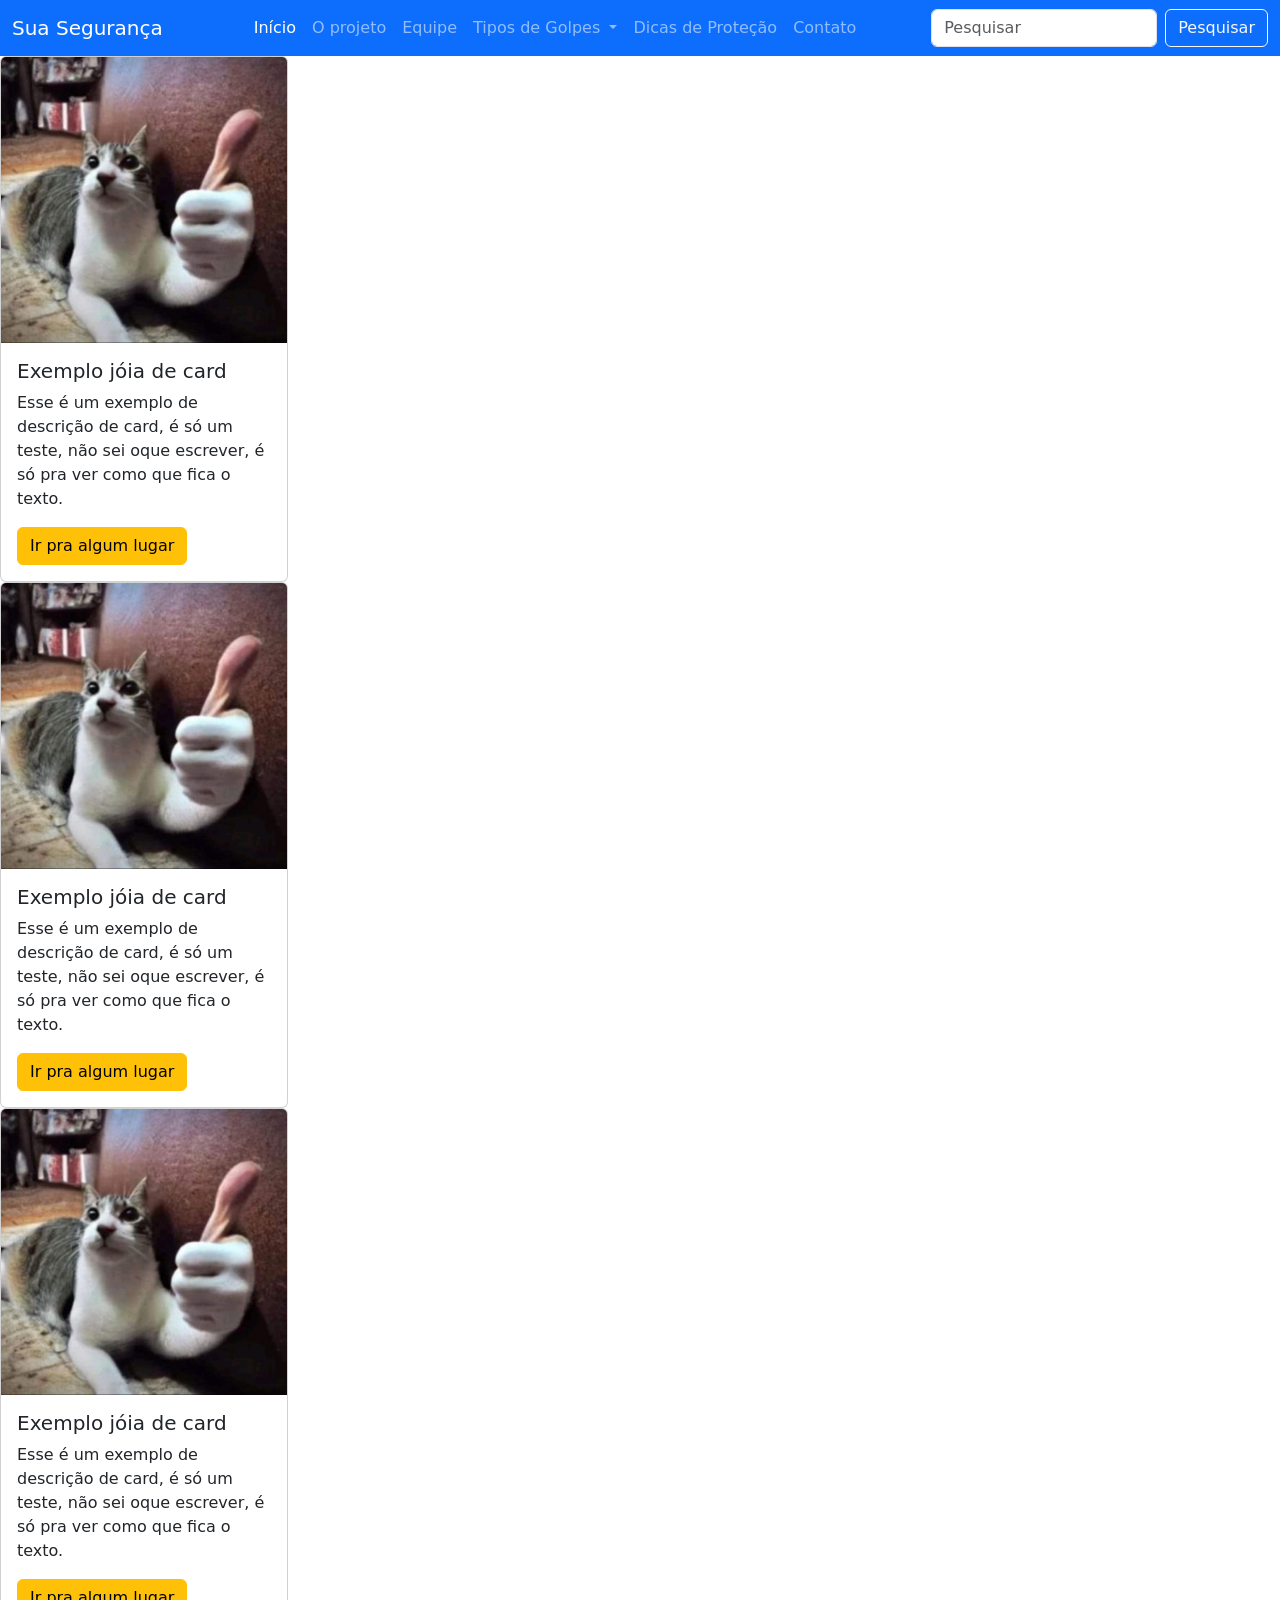
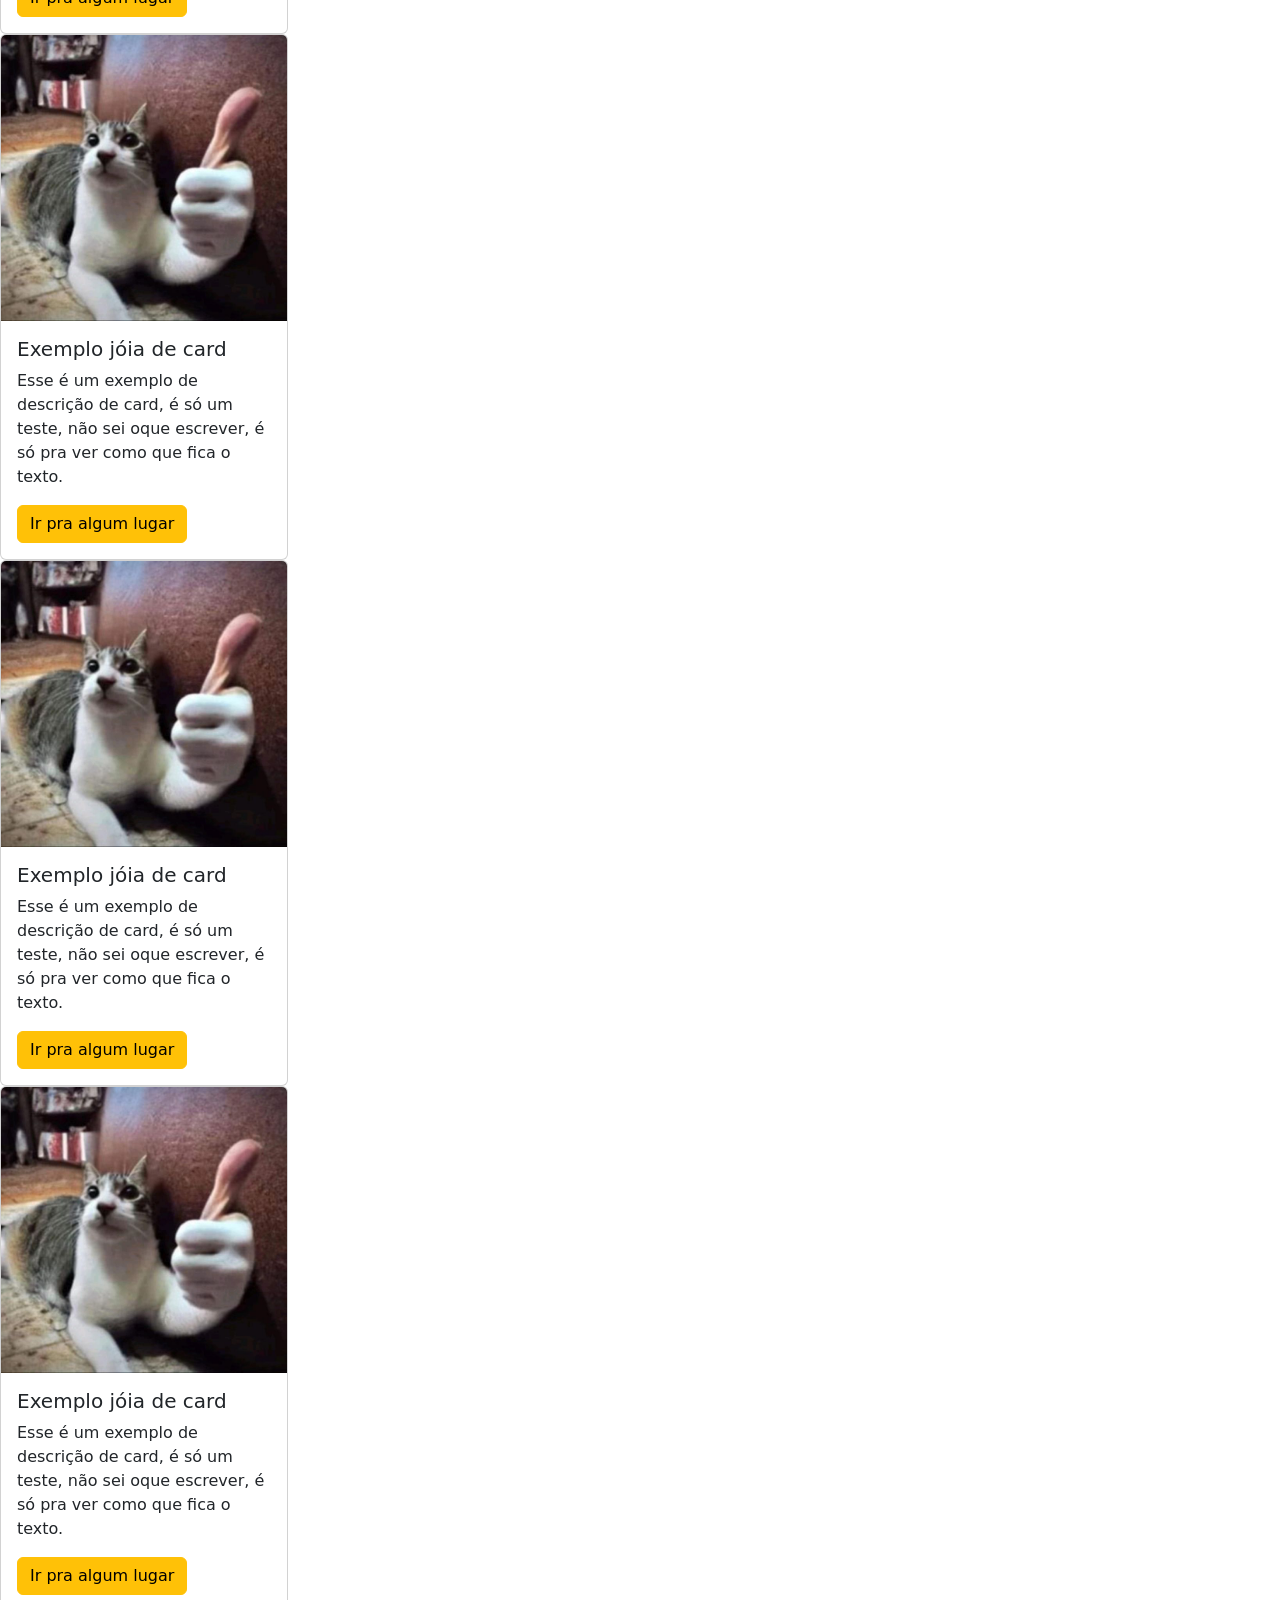
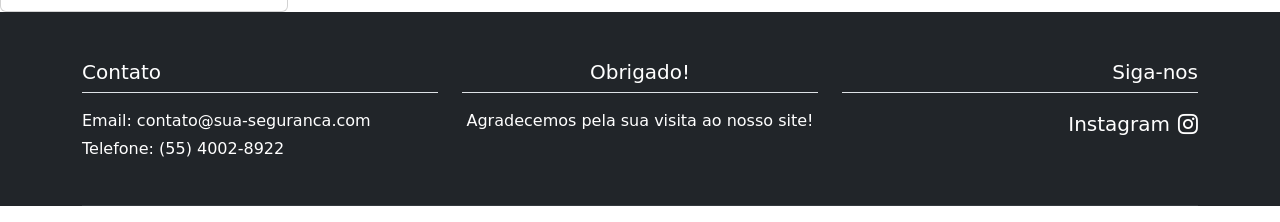
==== index.html @ c0a88a1e "Adição de Cards" ====
<!DOCTYPE html>
<html lang="pt-br">
<head>

    <link href="https://cdn.jsdelivr.net/npm/bootstrap@5.3.8/dist/css/bootstrap.min.css" rel="stylesheet" integrity="sha384-sRIl4kxILFvY47J16cr9ZwB07vP4J8+LH7qKQnuqkuIAvNWLzeN8tE5YBujZqJLB" crossorigin="anonymous">
    <link href="style.css" rel="stylesheet">

    <meta charset="UTF-8">
    <meta name="viewport" content="width=device-width, initial-scale=1.0">
    <title>Sua Segurança</title>

</head>
<body>

    <nav class="navbar navbar-expand-lg navbar-dark bg-primary">
  <div class="container-fluid">
    <a class="navbar-brand" href="#">Sua Segurança</a>
    <button class="navbar-toggler" type="button" data-bs-toggle="collapse" data-bs-target="#navbarSupportedContent" aria-controls="navbarSupportedContent" aria-expanded="false" aria-label="Toggle navigation">
      <span class="navbar-toggler-icon"></span>
    </button>
    <div class="collapse navbar-collapse" id="navbarSupportedContent">
      <ul class="navbar-nav mx-auto mb-2 mb-lg-0">
        <li class="nav-item">
          <a class="nav-link active" aria-current="page" href="#">Início</a>
        </li>
        <li class="nav-item">
          <a class="nav-link" href="#">O projeto</a>
        </li>

        <li class="nav-item">
          <a class="nav-link" href="#">Equipe</a>
        </li>

        <li class="nav-item dropdown">
          <a class="nav-link dropdown-toggle" href="#" role="button" data-bs-toggle="dropdown" aria-expanded="false">
            Tipos de Golpes
          </a>
          <ul class="dropdown-menu">
            <li><a class="dropdown-item" href="#">Phishing</a></li>
            <li><a class="dropdown-item" href="#">Another action</a></li>
            <li><a class="dropdown-item" href="#">Another action</a></li>
            <li><hr class="dropdown-divider"></li>
            <li><a class="dropdown-item" href="#">Something else here</a></li>
          </ul>
        </li>

        <li class="nav-item">
          <a class="nav-link" href="#">Dicas de Proteção</a>
        </li>

        <li class="nav-item">
          <a class="nav-link" href="#">Contato</a>
        </li>

      </ul>
      <form class="d-flex" role="search">
        <input class="form-control me-2" type="search" placeholder="Pesquisar" aria-label="Search"/>
        <button class="btn btn-outline-light" type="submit">Pesquisar</button>
      </form>
    </div>
  </div>
</nav>


<div class="card" style="width: 18rem;">
  <img src="img/gatoJoia.jpg" class="card-img-top" alt="">
  <div class="card-body">
    <h5 class="card-title">Exemplo jóia de card</h5>
    <p class="card-text">Esse é um exemplo de descrição de card, é só um teste, não sei oque escrever, é só pra ver como que fica o texto.</p>
    <a href="#" class="btn btn-warning">Ir pra algum lugar</a>
  </div>
</div>

<div class="card" style="width: 18rem;">
  <img src="img/gatoJoia.jpg" class="card-img-top" alt="">
  <div class="card-body">
    <h5 class="card-title">Exemplo jóia de card</h5>
    <p class="card-text">Esse é um exemplo de descrição de card, é só um teste, não sei oque escrever, é só pra ver como que fica o texto.</p>
    <a href="#" class="btn btn-warning">Ir pra algum lugar</a>
  </div>
</div>

<div class="card" style="width: 18rem;">
  <img src="img/gatoJoia.jpg" class="card-img-top" alt="">
  <div class="card-body">
    <h5 class="card-title">Exemplo jóia de card</h5>
    <p class="card-text">Esse é um exemplo de descrição de card, é só um teste, não sei oque escrever, é só pra ver como que fica o texto.</p>
    <a href="#" class="btn btn-warning">Ir pra algum lugar</a>
  </div>
</div>

<div class="card" style="width: 18rem;">
  <img src="img/gatoJoia.jpg" class="card-img-top" alt="">
  <div class="card-body">
    <h5 class="card-title">Exemplo jóia de card</h5>
    <p class="card-text">Esse é um exemplo de descrição de card, é só um teste, não sei oque escrever, é só pra ver como que fica o texto.</p>
    <a href="#" class="btn btn-warning">Ir pra algum lugar</a>
  </div>
</div>

<div class="card" style="width: 18rem;">
  <img src="img/gatoJoia.jpg" class="card-img-top" alt="">
  <div class="card-body">
    <h5 class="card-title">Exemplo jóia de card</h5>
    <p class="card-text">Esse é um exemplo de descrição de card, é só um teste, não sei oque escrever, é só pra ver como que fica o texto.</p>
    <a href="#" class="btn btn-warning">Ir pra algum lugar</a>
  </div>
</div>

<div class="card" style="width: 18rem;">
  <img src="img/gatoJoia.jpg" class="card-img-top" alt="">
  <div class="card-body">
    <h5 class="card-title">Exemplo jóia de card</h5>
    <p class="card-text">Esse é um exemplo de descrição de card, é só um teste, não sei oque escrever, é só pra ver como que fica o texto.</p>
    <a href="#" class="btn btn-warning">Ir pra algum lugar</a>
  </div>
</div>

<!-- Rodapé -->
<footer class="bg-dark text-white pt-5 position-relative">
  <div class="container">

    <div class="row">

      <!-- Contato -->
      <div class="col-md-4 mb-4">
        <h5 class="mb-3 border-bottom pb-2">Contato</h5>
        <p class="mb-1">Email: contato@sua-seguranca.com</p>
        <p class="mb-1">Telefone: (55) 4002-8922</p>

      </div>

      <!-- Mensagem -->
      <div class="col-md-4 mb-4 text-center">
        <h5 class="mb-3 border-bottom pb-2">Obrigado!</h5>
        <p class="mb-0">Agradecemos pela sua visita ao nosso site!</p>
      </div>

      <!-- Redes sociais -->
      <div class="col-md-4 mb-4 text-md-end text-center">
        <h5 class="mb-3 border-bottom pb-2">Siga-nos</h5>
        <div class="d-flex justify-content-center justify-content-md-end">
          <a href="https://www.instagram.com/computacaouri" target="_blank" class="text-white fs-5 d-inline-flex align-items-center text-decoration-none" aria-label="Instagram">
            <span class="me-2">Instagram</span>
            <i class="bi bi-instagram"></i>
          </a>
        </div>
      </div>

    </div>

    <hr class="border-secondary">

  </div>
</footer>


<link rel="stylesheet" href="https://cdn.jsdelivr.net/npm/bootstrap-icons@1.11.0/font/bootstrap-icons.css">

<script src="https://cdn.jsdelivr.net/npm/bootstrap@5.3.8/dist/js/bootstrap.bundle.min.js" integrity="sha384-FKyoEForCGlyvwx9Hj09JcYn3nv7wiPVlz7YYwJrWVcXK/BmnVDxM+D2scQbITxI" crossorigin="anonymous"></script>
</body>
</html>
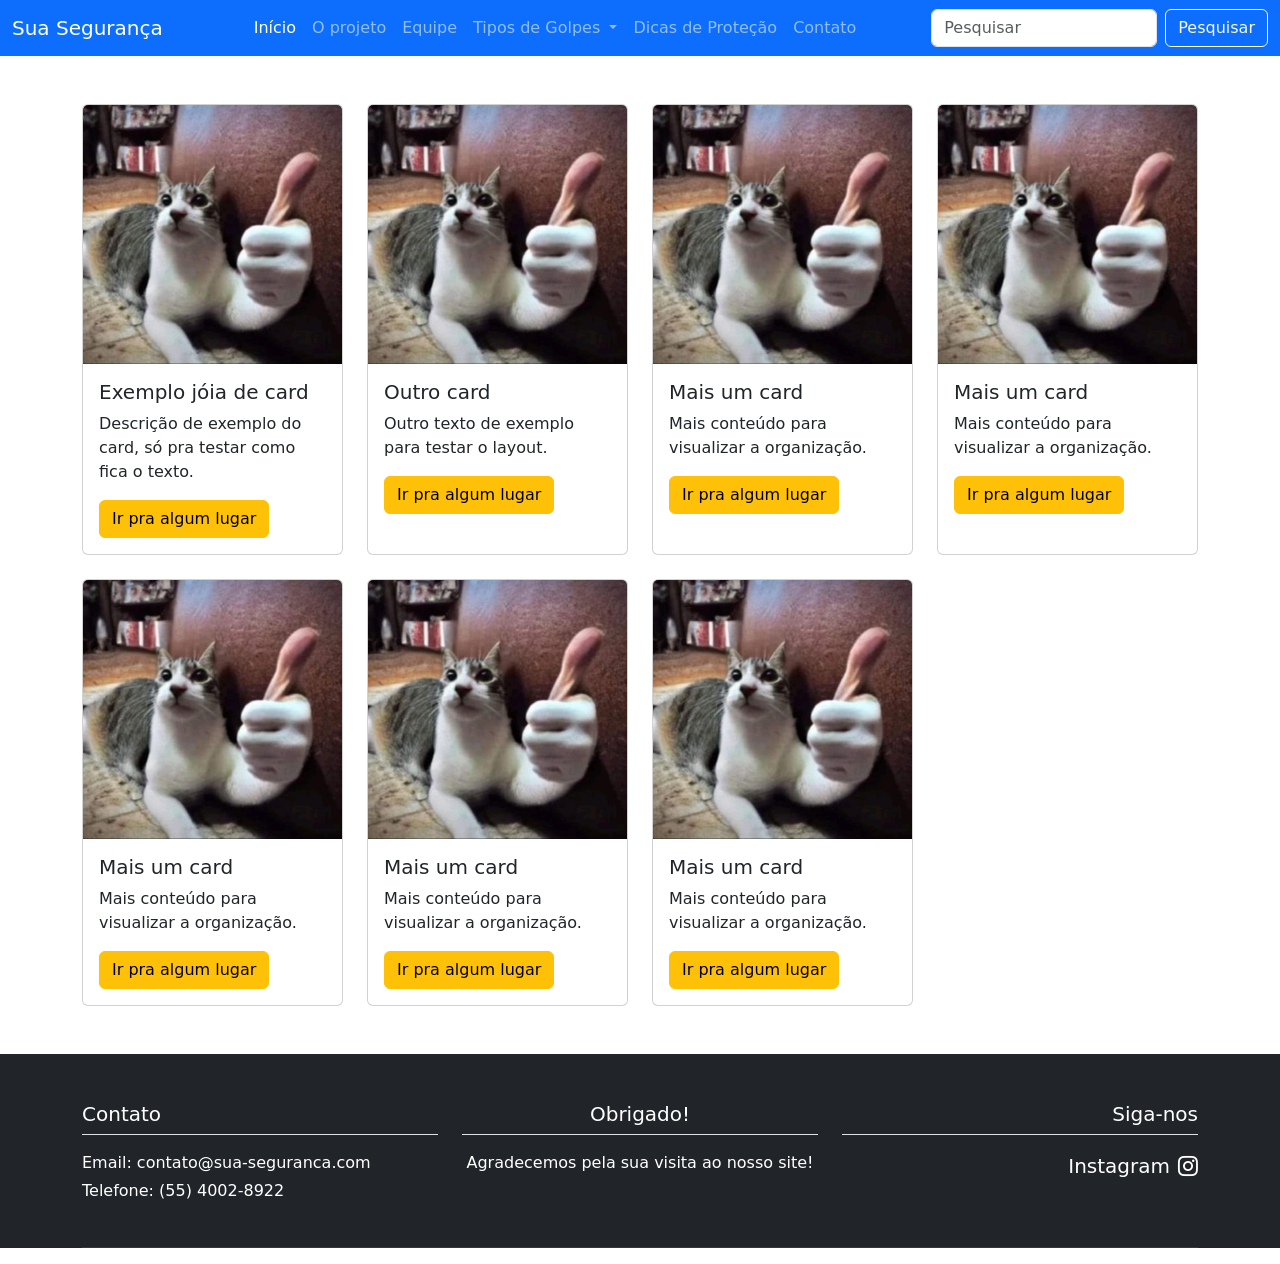
==== commit 97ef3a37: "Corrigindo Posicionamento dos Cards" ====
--- a/index.html
+++ b/index.html
@@ -61,58 +61,88 @@
   </div>
 </nav>
 
+<div class="container my-5">
+  <div class="row row-cols-1 row-cols-md-4 g-4"> <!-- 🔹 aqui tá a mágica -->
+    
+    <div class="col">
+      <div class="card h-100">
+        <img src="img/gatoJoia.jpg" class="card-img-top" alt="">
+        <div class="card-body">
+          <h5 class="card-title">Exemplo jóia de card</h5>
+          <p class="card-text">Descrição de exemplo do card, só pra testar como fica o texto.</p>
+          <a href="#" class="btn btn-warning">Ir pra algum lugar</a>
+        </div>
+      </div>
+    </div>
 
-<div class="card" style="width: 18rem;">
-  <img src="img/gatoJoia.jpg" class="card-img-top" alt="">
-  <div class="card-body">
-    <h5 class="card-title">Exemplo jóia de card</h5>
-    <p class="card-text">Esse é um exemplo de descrição de card, é só um teste, não sei oque escrever, é só pra ver como que fica o texto.</p>
-    <a href="#" class="btn btn-warning">Ir pra algum lugar</a>
-  </div>
-</div>
+    <div class="col">
+      <div class="card h-100">
+        <img src="img/gatoJoia.jpg" class="card-img-top" alt="">
+        <div class="card-body">
+          <h5 class="card-title">Outro card</h5>
+          <p class="card-text">Outro texto de exemplo para testar o layout.</p>
+          <a href="#" class="btn btn-warning">Ir pra algum lugar</a>
+        </div>
+      </div>
+    </div>
 
-<div class="card" style="width: 18rem;">
-  <img src="img/gatoJoia.jpg" class="card-img-top" alt="">
-  <div class="card-body">
-    <h5 class="card-title">Exemplo jóia de card</h5>
-    <p class="card-text">Esse é um exemplo de descrição de card, é só um teste, não sei oque escrever, é só pra ver como que fica o texto.</p>
-    <a href="#" class="btn btn-warning">Ir pra algum lugar</a>
-  </div>
-</div>
+    <div class="col">
+      <div class="card h-100">
+        <img src="img/gatoJoia.jpg" class="card-img-top" alt="">
+        <div class="card-body">
+          <h5 class="card-title">Mais um card</h5>
+          <p class="card-text">Mais conteúdo para visualizar a organização.</p>
+          <a href="#" class="btn btn-warning">Ir pra algum lugar</a>
+        </div>
+      </div>
+    </div>
 
-<div class="card" style="width: 18rem;">
-  <img src="img/gatoJoia.jpg" class="card-img-top" alt="">
-  <div class="card-body">
-    <h5 class="card-title">Exemplo jóia de card</h5>
-    <p class="card-text">Esse é um exemplo de descrição de card, é só um teste, não sei oque escrever, é só pra ver como que fica o texto.</p>
-    <a href="#" class="btn btn-warning">Ir pra algum lugar</a>
-  </div>
-</div>
+    <div class="col">
+      <div class="card h-100">
+        <img src="img/gatoJoia.jpg" class="card-img-top" alt="">
+        <div class="card-body">
+          <h5 class="card-title">Mais um card</h5>
+          <p class="card-text">Mais conteúdo para visualizar a organização.</p>
+          <a href="#" class="btn btn-warning">Ir pra algum lugar</a>
+        </div>
+      </div>
+    </div>
 
-<div class="card" style="width: 18rem;">
-  <img src="img/gatoJoia.jpg" class="card-img-top" alt="">
-  <div class="card-body">
-    <h5 class="card-title">Exemplo jóia de card</h5>
-    <p class="card-text">Esse é um exemplo de descrição de card, é só um teste, não sei oque escrever, é só pra ver como que fica o texto.</p>
-    <a href="#" class="btn btn-warning">Ir pra algum lugar</a>
-  </div>
-</div>
+    <div class="col">
+      <div class="card h-100">
+        <img src="img/gatoJoia.jpg" class="card-img-top" alt="">
+        <div class="card-body">
+          <h5 class="card-title">Mais um card</h5>
+          <p class="card-text">Mais conteúdo para visualizar a organização.</p>
+          <a href="#" class="btn btn-warning">Ir pra algum lugar</a>
+        </div>
+      </div>
+    </div>
 
-<div class="card" style="width: 18rem;">
-  <img src="img/gatoJoia.jpg" class="card-img-top" alt="">
-  <div class="card-body">
-    <h5 class="card-title">Exemplo jóia de card</h5>
-    <p class="card-text">Esse é um exemplo de descrição de card, é só um teste, não sei oque escrever, é só pra ver como que fica o texto.</p>
-    <a href="#" class="btn btn-warning">Ir pra algum lugar</a>
-  </div>
-</div>
+    <div class="col">
+      <div class="card h-100">
+        <img src="img/gatoJoia.jpg" class="card-img-top" alt="">
+        <div class="card-body">
+          <h5 class="card-title">Mais um card</h5>
+          <p class="card-text">Mais conteúdo para visualizar a organização.</p>
+          <a href="#" class="btn btn-warning">Ir pra algum lugar</a>
+        </div>
+      </div>
+    </div>
 
-<div class="card" style="width: 18rem;">
-  <img src="img/gatoJoia.jpg" class="card-img-top" alt="">
-  <div class="card-body">
-    <h5 class="card-title">Exemplo jóia de card</h5>
-    <p class="card-text">Esse é um exemplo de descrição de card, é só um teste, não sei oque escrever, é só pra ver como que fica o texto.</p>
-    <a href="#" class="btn btn-warning">Ir pra algum lugar</a>
+    <div class="col">
+      <div class="card h-100">
+        <img src="img/gatoJoia.jpg" class="card-img-top" alt="">
+        <div class="card-body">
+          <h5 class="card-title">Mais um card</h5>
+          <p class="card-text">Mais conteúdo para visualizar a organização.</p>
+          <a href="#" class="btn btn-warning">Ir pra algum lugar</a>
+        </div>
+      </div>
+    </div>
+
+    
+    
   </div>
 </div>
 
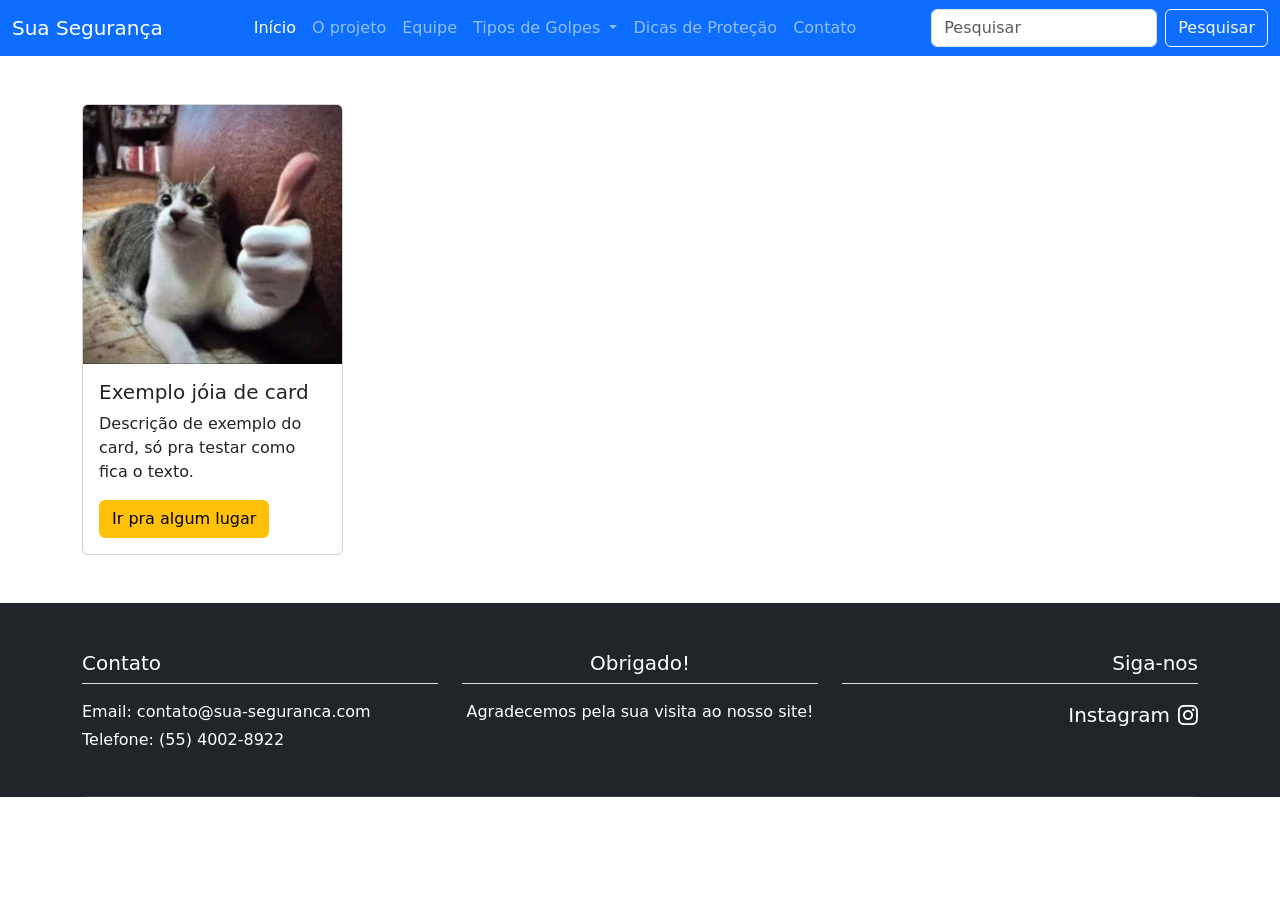
==== commit 61e2765f: ""Corrigindo erros"" ====
--- a/index.html
+++ b/index.html
@@ -3,7 +3,8 @@
 <head>
 
     <link href="https://cdn.jsdelivr.net/npm/bootstrap@5.3.8/dist/css/bootstrap.min.css" rel="stylesheet" integrity="sha384-sRIl4kxILFvY47J16cr9ZwB07vP4J8+LH7qKQnuqkuIAvNWLzeN8tE5YBujZqJLB" crossorigin="anonymous">
-    <link href="style.css" rel="stylesheet">
+    <link href="static/style.css" rel="stylesheet">
+    <link rel="stylesheet" href="https://cdn.jsdelivr.net/npm/bootstrap-icons@1.11.0/font/bootstrap-icons.css">
 
     <meta charset="UTF-8">
     <meta name="viewport" content="width=device-width, initial-scale=1.0">
@@ -12,6 +13,7 @@
 </head>
 <body>
 
+<!----Abertura do Nav---->
     <nav class="navbar navbar-expand-lg navbar-dark bg-primary">
   <div class="container-fluid">
     <a class="navbar-brand" href="#">Sua Segurança</a>
@@ -24,11 +26,11 @@
           <a class="nav-link active" aria-current="page" href="#">Início</a>
         </li>
         <li class="nav-item">
-          <a class="nav-link" href="#">O projeto</a>
+          <a class="nav-link" href="sobreOProjeto.html">O projeto</a>
         </li>
 
         <li class="nav-item">
-          <a class="nav-link" href="#">Equipe</a>
+          <a class="nav-link" href="equipe.html">Equipe</a>
         </li>
 
         <li class="nav-item dropdown">
@@ -36,20 +38,16 @@
             Tipos de Golpes
           </a>
           <ul class="dropdown-menu">
-            <li><a class="dropdown-item" href="#">Phishing</a></li>
-            <li><a class="dropdown-item" href="#">Another action</a></li>
-            <li><a class="dropdown-item" href="#">Another action</a></li>
-            <li><hr class="dropdown-divider"></li>
-            <li><a class="dropdown-item" href="#">Something else here</a></li>
+            <li><a class="dropdown-item" href="phishing.html">Phishing</a></li>
           </ul>
         </li>
 
         <li class="nav-item">
-          <a class="nav-link" href="#">Dicas de Proteção</a>
+          <a class="nav-link" href="dicas.html">Dicas de Proteção</a>
         </li>
 
         <li class="nav-item">
-          <a class="nav-link" href="#">Contato</a>
+          <a class="nav-link" href="contato.html">Contato</a>
         </li>
 
       </ul>
@@ -61,9 +59,16 @@
   </div>
 </nav>
 
+<!----Fechamento do Nav---->
+
+
+
+
+<!---Abertura do container de cards--->
 <div class="container my-5">
-  <div class="row row-cols-1 row-cols-md-4 g-4"> <!-- 🔹 aqui tá a mágica -->
+  <div class="row row-cols-1 row-cols-md-4 g-4">
     
+    <!--Card-->
     <div class="col">
       <div class="card h-100">
         <img src="img/gatoJoia.jpg" class="card-img-top" alt="">
@@ -74,80 +79,19 @@
         </div>
       </div>
     </div>
-
-    <div class="col">
-      <div class="card h-100">
-        <img src="img/gatoJoia.jpg" class="card-img-top" alt="">
-        <div class="card-body">
-          <h5 class="card-title">Outro card</h5>
-          <p class="card-text">Outro texto de exemplo para testar o layout.</p>
-          <a href="#" class="btn btn-warning">Ir pra algum lugar</a>
-        </div>
-      </div>
-    </div>
-
-    <div class="col">
-      <div class="card h-100">
-        <img src="img/gatoJoia.jpg" class="card-img-top" alt="">
-        <div class="card-body">
-          <h5 class="card-title">Mais um card</h5>
-          <p class="card-text">Mais conteúdo para visualizar a organização.</p>
-          <a href="#" class="btn btn-warning">Ir pra algum lugar</a>
-        </div>
-      </div>
-    </div>
-
-    <div class="col">
-      <div class="card h-100">
-        <img src="img/gatoJoia.jpg" class="card-img-top" alt="">
-        <div class="card-body">
-          <h5 class="card-title">Mais um card</h5>
-          <p class="card-text">Mais conteúdo para visualizar a organização.</p>
-          <a href="#" class="btn btn-warning">Ir pra algum lugar</a>
-        </div>
-      </div>
-    </div>
-
-    <div class="col">
-      <div class="card h-100">
-        <img src="img/gatoJoia.jpg" class="card-img-top" alt="">
-        <div class="card-body">
-          <h5 class="card-title">Mais um card</h5>
-          <p class="card-text">Mais conteúdo para visualizar a organização.</p>
-          <a href="#" class="btn btn-warning">Ir pra algum lugar</a>
-        </div>
-      </div>
-    </div>
-
-    <div class="col">
-      <div class="card h-100">
-        <img src="img/gatoJoia.jpg" class="card-img-top" alt="">
-        <div class="card-body">
-          <h5 class="card-title">Mais um card</h5>
-          <p class="card-text">Mais conteúdo para visualizar a organização.</p>
-          <a href="#" class="btn btn-warning">Ir pra algum lugar</a>
-        </div>
-      </div>
-    </div>
-
-    <div class="col">
-      <div class="card h-100">
-        <img src="img/gatoJoia.jpg" class="card-img-top" alt="">
-        <div class="card-body">
-          <h5 class="card-title">Mais um card</h5>
-          <p class="card-text">Mais conteúdo para visualizar a organização.</p>
-          <a href="#" class="btn btn-warning">Ir pra algum lugar</a>
-        </div>
-      </div>
-    </div>
+    <!--Fechamento Card-->
+ 
 
     
     
   </div>
 </div>
 
+<!---Fechamento do container de cards--->
+
+
 <!-- Rodapé -->
-<footer class="bg-dark text-white pt-5 position-relative">
+<footer class="bg-dark text-white pt-5">
   <div class="container">
 
     <div class="row">
@@ -185,8 +129,7 @@
 </footer>
 
 
-<link rel="stylesheet" href="https://cdn.jsdelivr.net/npm/bootstrap-icons@1.11.0/font/bootstrap-icons.css">
-
 <script src="https://cdn.jsdelivr.net/npm/bootstrap@5.3.8/dist/js/bootstrap.bundle.min.js" integrity="sha384-FKyoEForCGlyvwx9Hj09JcYn3nv7wiPVlz7YYwJrWVcXK/BmnVDxM+D2scQbITxI" crossorigin="anonymous"></script>
+<script src="static/app.js"></script>
 </body>
 </html>
--- a/static/style.css
+++ b/static/style.css
@@ -0,0 +1,7 @@
+footer {
+    margin-bottom: 0;
+}
+
+html, body {
+    height: 100%;
+}
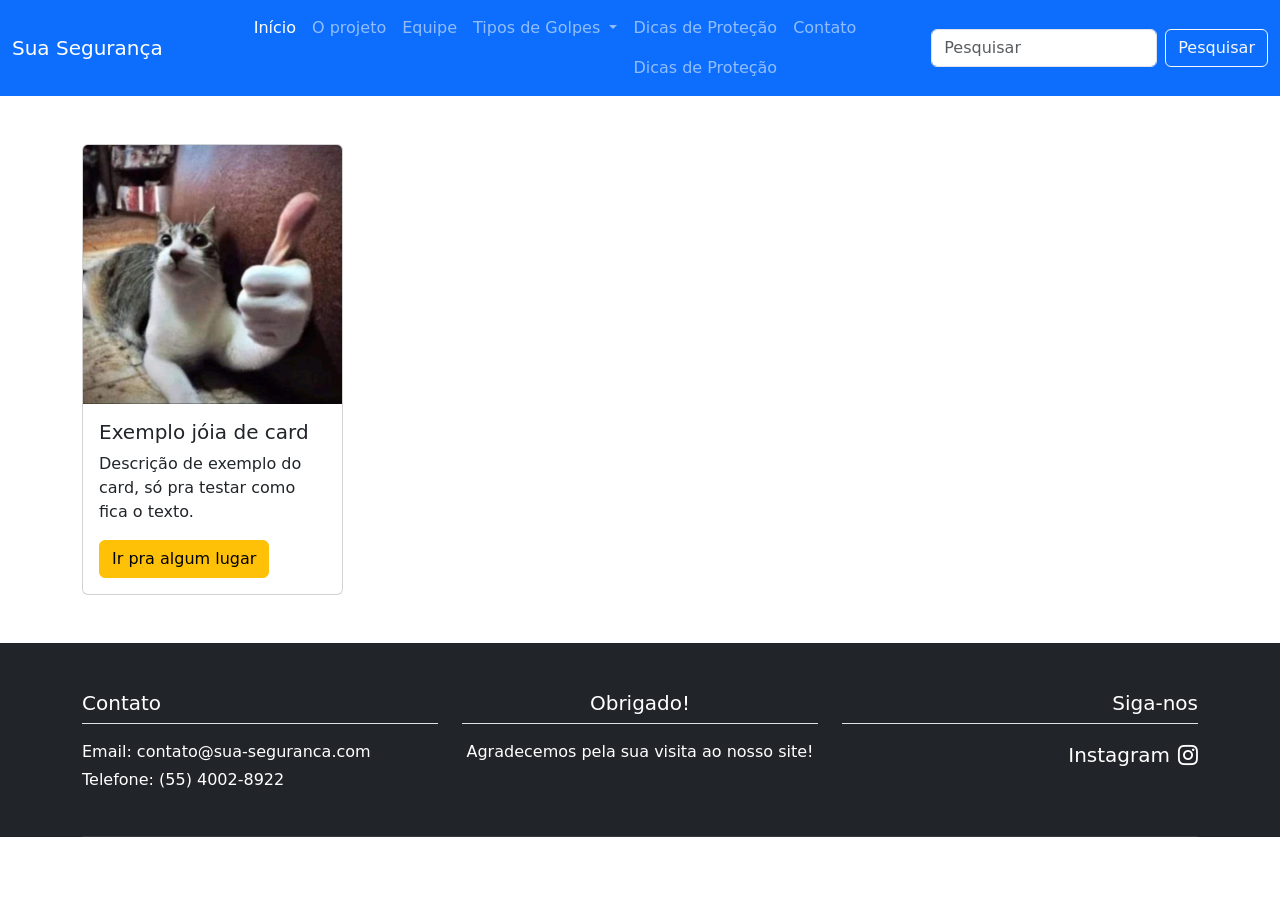
==== commit 51706a89: "Merge branch 'main' into main" ====
--- a/index.html
+++ b/index.html
@@ -23,7 +23,7 @@
     <div class="collapse navbar-collapse" id="navbarSupportedContent">
       <ul class="navbar-nav mx-auto mb-2 mb-lg-0">
         <li class="nav-item">
-          <a class="nav-link active" aria-current="page" href="#">Início</a>
+          <a class="nav-link active" aria-current="page" href="index.html">Início</a>
         </li>
         <li class="nav-item">
           <a class="nav-link" href="sobreOProjeto.html">O projeto</a>
@@ -39,10 +39,16 @@
           </a>
           <ul class="dropdown-menu">
             <li><a class="dropdown-item" href="phishing.html">Phishing</a></li>
+            <li><a class="dropdown-item" href="smishing.html">Smishing</a></li>
+            <li><a class="dropdown-item" href="vishing.html">Vishing</a></li>
+            <li><a class="dropdown-item" href="pharming.html">Pharming</a></li>
+            <li><a class="dropdown-item" href="spearphishing.html">Spear Phishing</a></li>
+            <li><a class="dropdown-item" href="whaling.html">Whaling</a></li>
           </ul>
         </li>
 
         <li class="nav-item">
+          <a class="nav-link" href="dicas.html">Dicas de Proteção</a> 
           <a class="nav-link" href="dicas.html">Dicas de Proteção</a>
         </li>
 
--- a/static/style.css
+++ b/static/style.css
@@ -4,4 +4,20 @@
 
 html, body {
     height: 100%;
-}+}
+
+#titulo1 {
+    text-align: left;
+    margin: 20px;
+    border-bottom: 2px solid #b6b1b1;
+    font-weight: bold;
+}
+
+#dicastexto {
+    text-align: justify;
+    margin-left: 100px;
+    margin-right: 100px;
+    font-size: 20px;
+    text-indent: 50px;
+}
+}
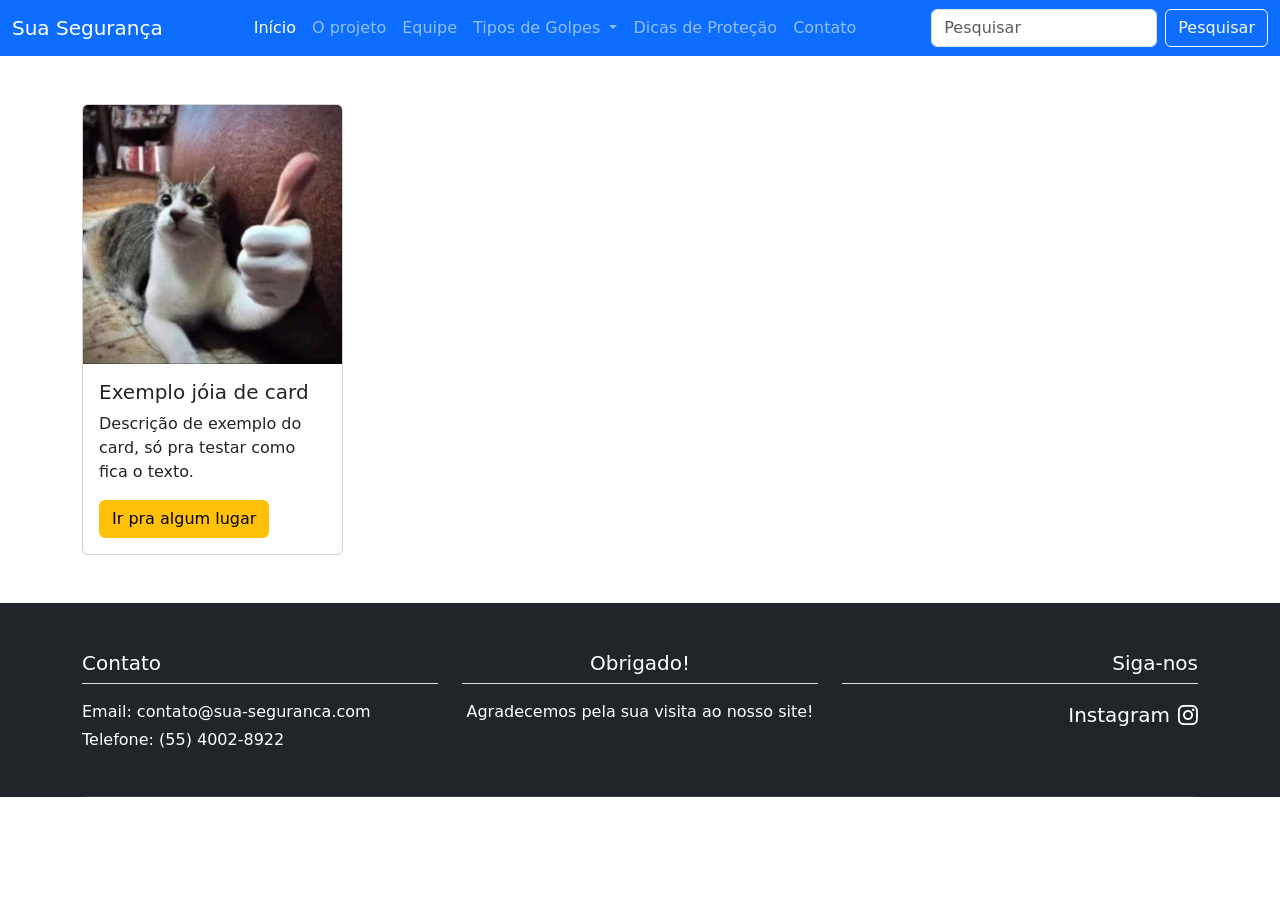
==== commit acac4f60: "Working Search Bar" ====
--- a/index.html
+++ b/index.html
@@ -23,7 +23,7 @@
     <div class="collapse navbar-collapse" id="navbarSupportedContent">
       <ul class="navbar-nav mx-auto mb-2 mb-lg-0">
         <li class="nav-item">
-          <a class="nav-link active" aria-current="page" href="index.html">Início</a>
+          <a class="nav-link active" aria-current="page" href="#">Início</a>
         </li>
         <li class="nav-item">
           <a class="nav-link" href="sobreOProjeto.html">O projeto</a>
@@ -39,16 +39,10 @@
           </a>
           <ul class="dropdown-menu">
             <li><a class="dropdown-item" href="phishing.html">Phishing</a></li>
-            <li><a class="dropdown-item" href="smishing.html">Smishing</a></li>
-            <li><a class="dropdown-item" href="vishing.html">Vishing</a></li>
-            <li><a class="dropdown-item" href="pharming.html">Pharming</a></li>
-            <li><a class="dropdown-item" href="spearphishing.html">Spear Phishing</a></li>
-            <li><a class="dropdown-item" href="whaling.html">Whaling</a></li>
           </ul>
         </li>
 
         <li class="nav-item">
-          <a class="nav-link" href="dicas.html">Dicas de Proteção</a> 
           <a class="nav-link" href="dicas.html">Dicas de Proteção</a>
         </li>
 
@@ -57,8 +51,8 @@
         </li>
 
       </ul>
-      <form class="d-flex" role="search">
-        <input class="form-control me-2" type="search" placeholder="Pesquisar" aria-label="Search"/>
+      <form class="d-flex" role="search" id="searchForm">
+        <input class="form-control me-2" type="search" placeholder="Pesquisar" aria-label="Search" id="searchInput">
         <button class="btn btn-outline-light" type="submit">Pesquisar</button>
       </form>
     </div>
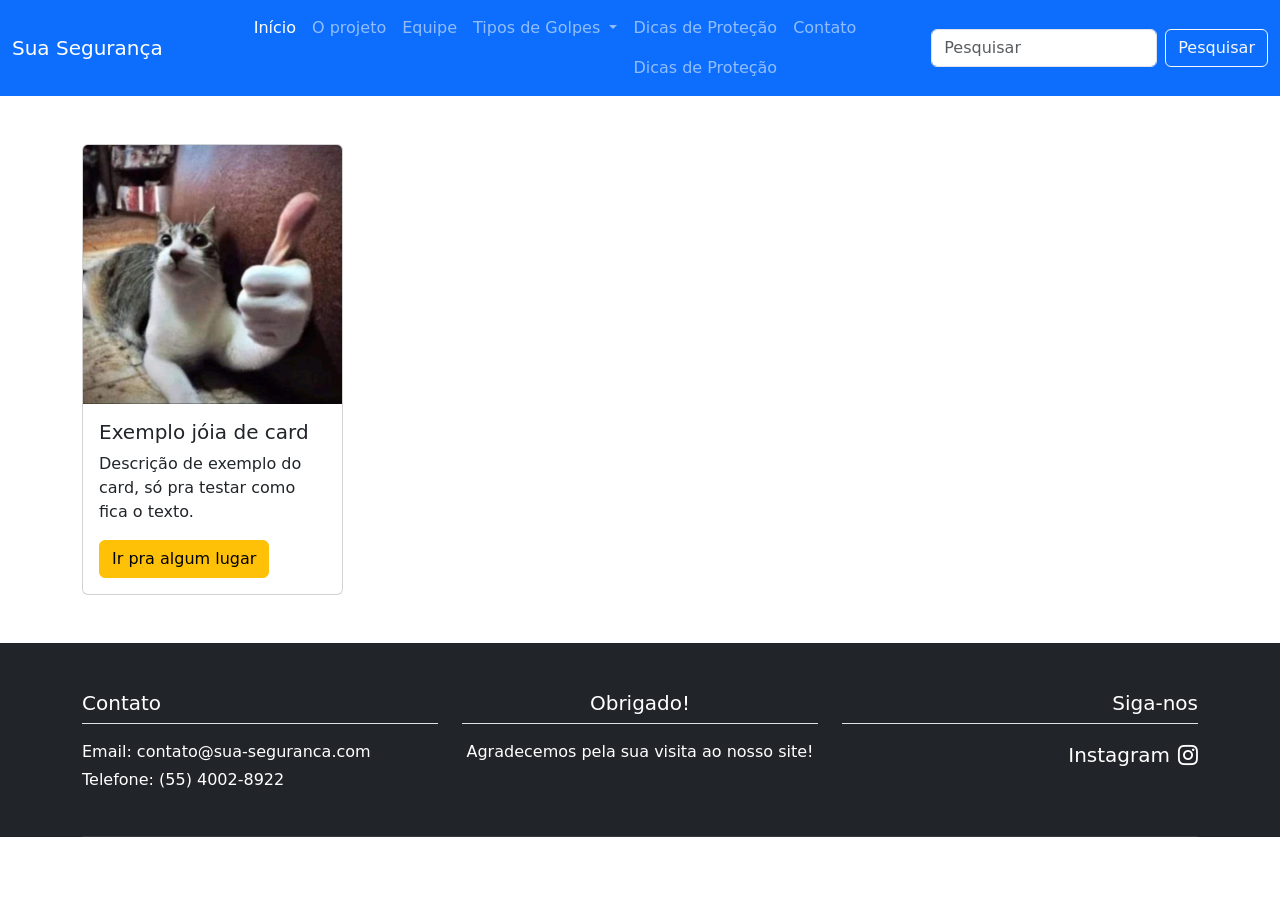
==== commit a9f19442: "Merge branch 'main' of https://github.com/kappannotavio/SuaSeguranca" ====
--- a/index.html
+++ b/index.html
@@ -23,7 +23,7 @@
     <div class="collapse navbar-collapse" id="navbarSupportedContent">
       <ul class="navbar-nav mx-auto mb-2 mb-lg-0">
         <li class="nav-item">
-          <a class="nav-link active" aria-current="page" href="#">Início</a>
+          <a class="nav-link active" aria-current="page" href="index.html">Início</a>
         </li>
         <li class="nav-item">
           <a class="nav-link" href="sobreOProjeto.html">O projeto</a>
@@ -39,10 +39,16 @@
           </a>
           <ul class="dropdown-menu">
             <li><a class="dropdown-item" href="phishing.html">Phishing</a></li>
+            <li><a class="dropdown-item" href="smishing.html">Smishing</a></li>
+            <li><a class="dropdown-item" href="vishing.html">Vishing</a></li>
+            <li><a class="dropdown-item" href="pharming.html">Pharming</a></li>
+            <li><a class="dropdown-item" href="spearphishing.html">Spear Phishing</a></li>
+            <li><a class="dropdown-item" href="whaling.html">Whaling</a></li>
           </ul>
         </li>
 
         <li class="nav-item">
+          <a class="nav-link" href="dicas.html">Dicas de Proteção</a> 
           <a class="nav-link" href="dicas.html">Dicas de Proteção</a>
         </li>
 
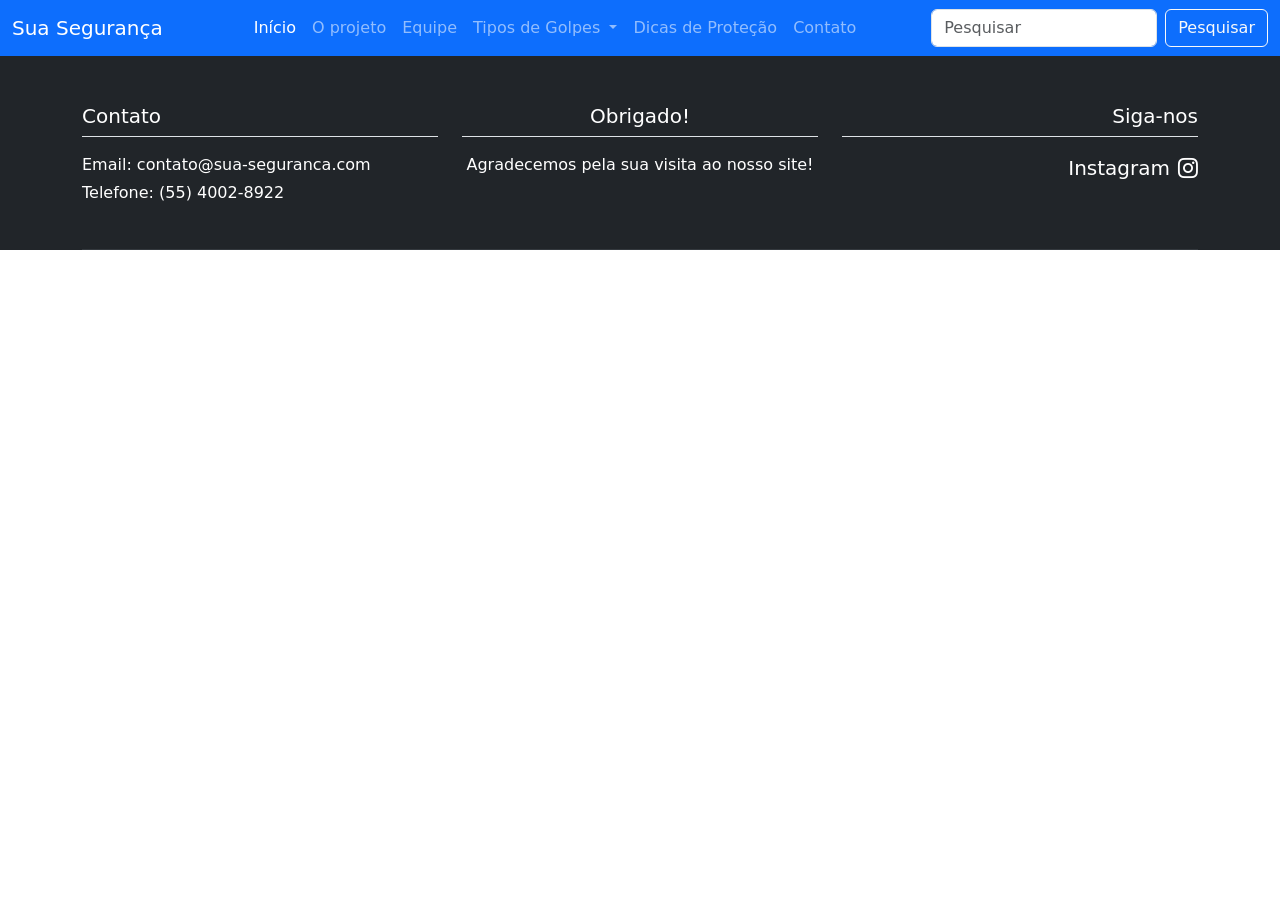
==== commit 7b1ac2b7: "ScreensUpdate" ====
--- a/index.html
+++ b/index.html
@@ -16,7 +16,7 @@
 <!----Abertura do Nav---->
     <nav class="navbar navbar-expand-lg navbar-dark bg-primary">
   <div class="container-fluid">
-    <a class="navbar-brand" href="#">Sua Segurança</a>
+    <a class="navbar-brand" href="index.html">Sua Segurança</a>
     <button class="navbar-toggler" type="button" data-bs-toggle="collapse" data-bs-target="#navbarSupportedContent" aria-controls="navbarSupportedContent" aria-expanded="false" aria-label="Toggle navigation">
       <span class="navbar-toggler-icon"></span>
     </button>
@@ -49,7 +49,6 @@
 
         <li class="nav-item">
           <a class="nav-link" href="dicas.html">Dicas de Proteção</a> 
-          <a class="nav-link" href="dicas.html">Dicas de Proteção</a>
         </li>
 
         <li class="nav-item">
@@ -66,34 +65,6 @@
 </nav>
 
 <!----Fechamento do Nav---->
-
-
-
-
-<!---Abertura do container de cards--->
-<div class="container my-5">
-  <div class="row row-cols-1 row-cols-md-4 g-4">
-    
-    <!--Card-->
-    <div class="col">
-      <div class="card h-100">
-        <img src="img/gatoJoia.jpg" class="card-img-top" alt="">
-        <div class="card-body">
-          <h5 class="card-title">Exemplo jóia de card</h5>
-          <p class="card-text">Descrição de exemplo do card, só pra testar como fica o texto.</p>
-          <a href="#" class="btn btn-warning">Ir pra algum lugar</a>
-        </div>
-      </div>
-    </div>
-    <!--Fechamento Card-->
- 
-
-    
-    
-  </div>
-</div>
-
-<!---Fechamento do container de cards--->
 
 
 <!-- Rodapé -->
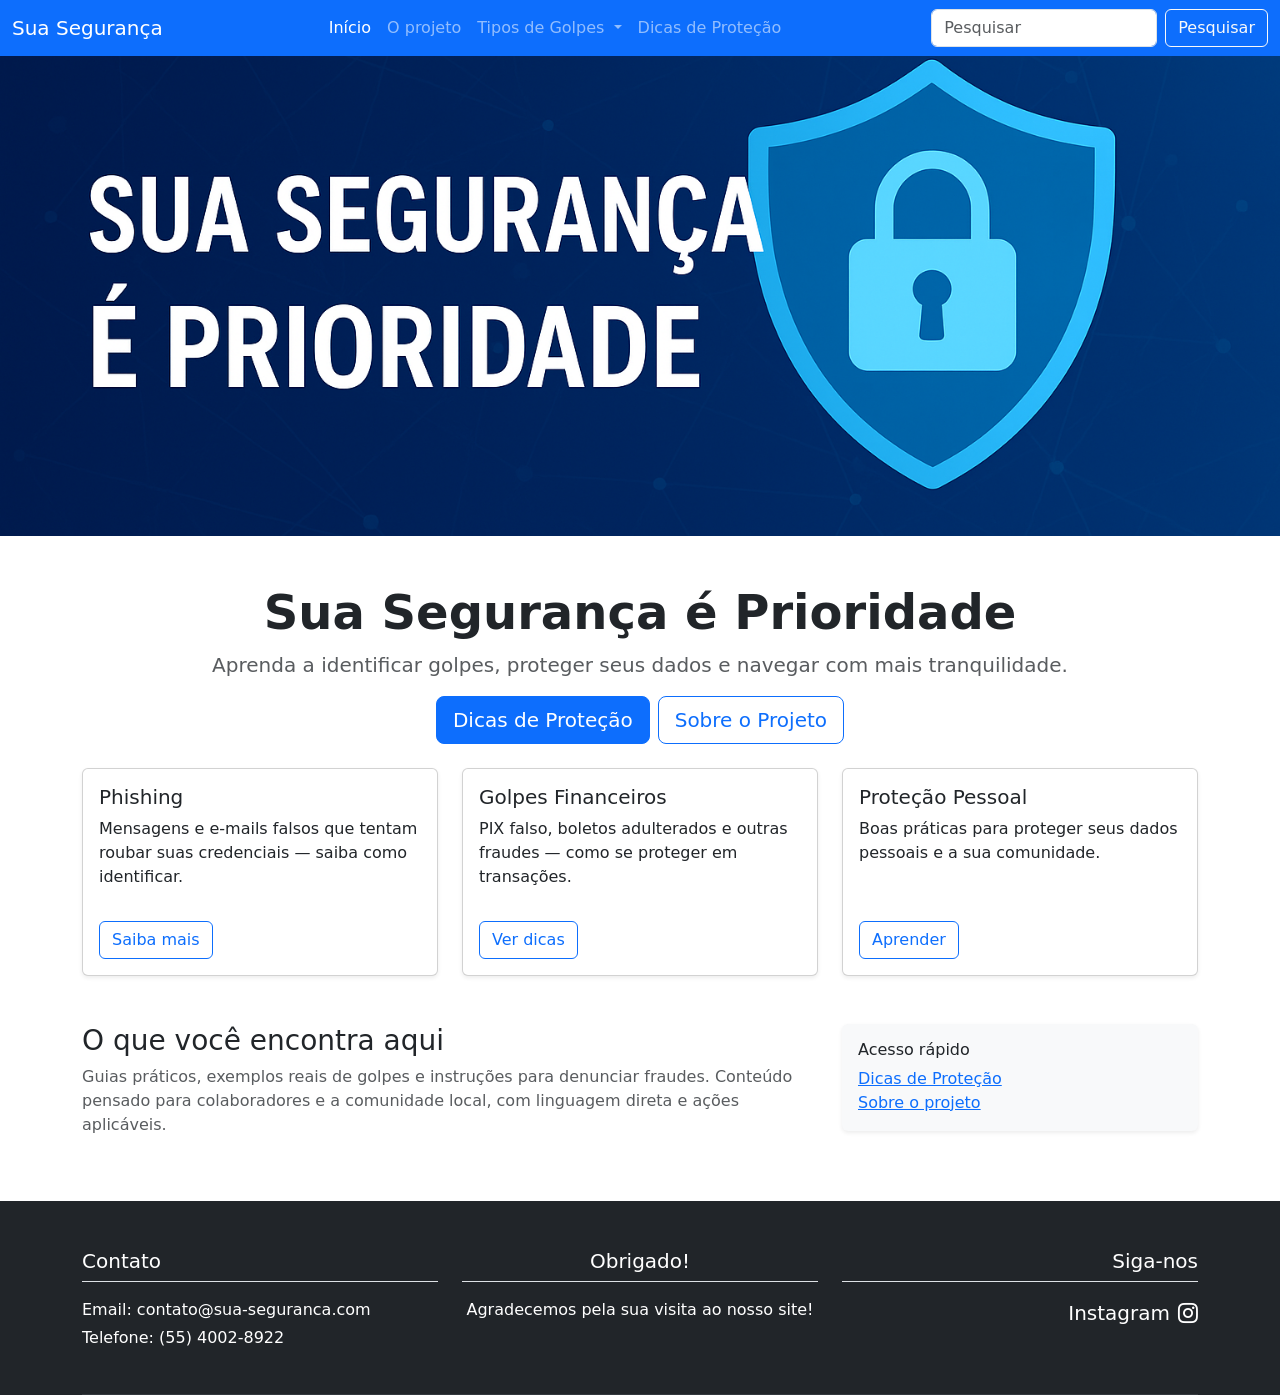
==== commit 643666dc: "Adição abas restantes" ====
--- a/index.html
+++ b/index.html
@@ -29,9 +29,6 @@
           <a class="nav-link" href="sobreOProjeto.html">O projeto</a>
         </li>
 
-        <li class="nav-item">
-          <a class="nav-link" href="equipe.html">Equipe</a>
-        </li>
 
         <li class="nav-item dropdown">
           <a class="nav-link dropdown-toggle" href="#" role="button" data-bs-toggle="dropdown" aria-expanded="false">
@@ -51,10 +48,6 @@
           <a class="nav-link" href="dicas.html">Dicas de Proteção</a> 
         </li>
 
-        <li class="nav-item">
-          <a class="nav-link" href="contato.html">Contato</a>
-        </li>
-
       </ul>
       <form class="d-flex" role="search" id="searchForm">
         <input class="form-control me-2" type="search" placeholder="Pesquisar" aria-label="Search" id="searchInput">
@@ -66,6 +59,75 @@
 
 <!----Fechamento do Nav---->
 
+<!-- Banner grande (imagem responsiva, sem overlay absoluto) -->
+<div class="container-fluid p-0">
+  <img src="img/bannerIndex.png" alt="Banner - Segurança Digital" class="img-fluid w-100" style="max-height:480px; object-fit:cover;">
+</div>
+
+<!-- Conteúdo principal -->
+<main class="container my-5">
+  <div class="text-center mb-4">
+    <h1 class="display-5 fw-bold">Sua Segurança é Prioridade</h1>
+    <p class="lead text-muted">Aprenda a identificar golpes, proteger seus dados e navegar com mais tranquilidade.</p>
+
+    <div class="d-flex justify-content-center gap-2 mt-3">
+      <a href="dicas.html" class="btn btn-primary btn-lg">Dicas de Proteção</a>
+      <a href="sobreOProjeto.html" class="btn btn-outline-primary btn-lg">Sobre o Projeto</a>
+    </div>
+  </div>
+
+  <!-- Três cards de destaque -->
+  <section class="row g-4">
+    <article class="col-md-4">
+      <div class="card h-100 shadow-sm">
+        <div class="card-body d-flex flex-column">
+          <h5 class="card-title">Phishing</h5>
+          <p class="card-text flex-grow-1">Mensagens e e-mails falsos que tentam roubar suas credenciais — saiba como identificar.</p>
+          <a href="phishing.html" class="btn btn-outline-primary mt-3 align-self-start">Saiba mais</a>
+        </div>
+      </div>
+    </article>
+
+    <article class="col-md-4">
+      <div class="card h-100 shadow-sm">
+        <div class="card-body d-flex flex-column">
+          <h5 class="card-title">Golpes Financeiros</h5>
+          <p class="card-text flex-grow-1">PIX falso, boletos adulterados e outras fraudes — como se proteger em transações.</p>
+          <a href="dicas.html" class="btn btn-outline-primary mt-3 align-self-start">Ver dicas</a>
+        </div>
+      </div>
+    </article>
+
+    <article class="col-md-4">
+      <div class="card h-100 shadow-sm">
+        <div class="card-body d-flex flex-column">
+          <h5 class="card-title">Proteção Pessoal</h5>
+          <p class="card-text flex-grow-1">Boas práticas para proteger seus dados pessoais e a sua comunidade.</p>
+          <a href="dicas.html" class="btn btn-outline-primary mt-3 align-self-start">Aprender</a>
+        </div>
+      </div>
+    </article>
+  </section>
+
+  <!-- Bloco explicativo rápido -->
+  <section class="mt-5">
+    <div class="row">
+      <div class="col-md-8">
+        <h3>O que você encontra aqui</h3>
+        <p class="text-muted">Guias práticos, exemplos reais de golpes e instruções para denunciar fraudes. Conteúdo pensado para colaboradores e a comunidade local, com linguagem direta e ações aplicáveis.</p>
+      </div>
+      <div class="col-md-4">
+        <div class="bg-light p-3 rounded shadow-sm">
+          <h6 class="mb-2">Acesso rápido</h6>
+          <ul class="list-unstyled mb-0">
+            <li><a href="dicas.html">Dicas de Proteção</a></li>
+            <li><a href="sobreOProjeto.html">Sobre o projeto</a></li>
+          </ul>
+        </div>
+      </div>
+    </div>
+  </section>
+</main>
 
 <!-- Rodapé -->
 <footer class="bg-dark text-white pt-5">
--- a/static/style.css
+++ b/static/style.css
@@ -20,4 +20,4 @@
     font-size: 20px;
     text-indent: 50px;
 }
-}
+
